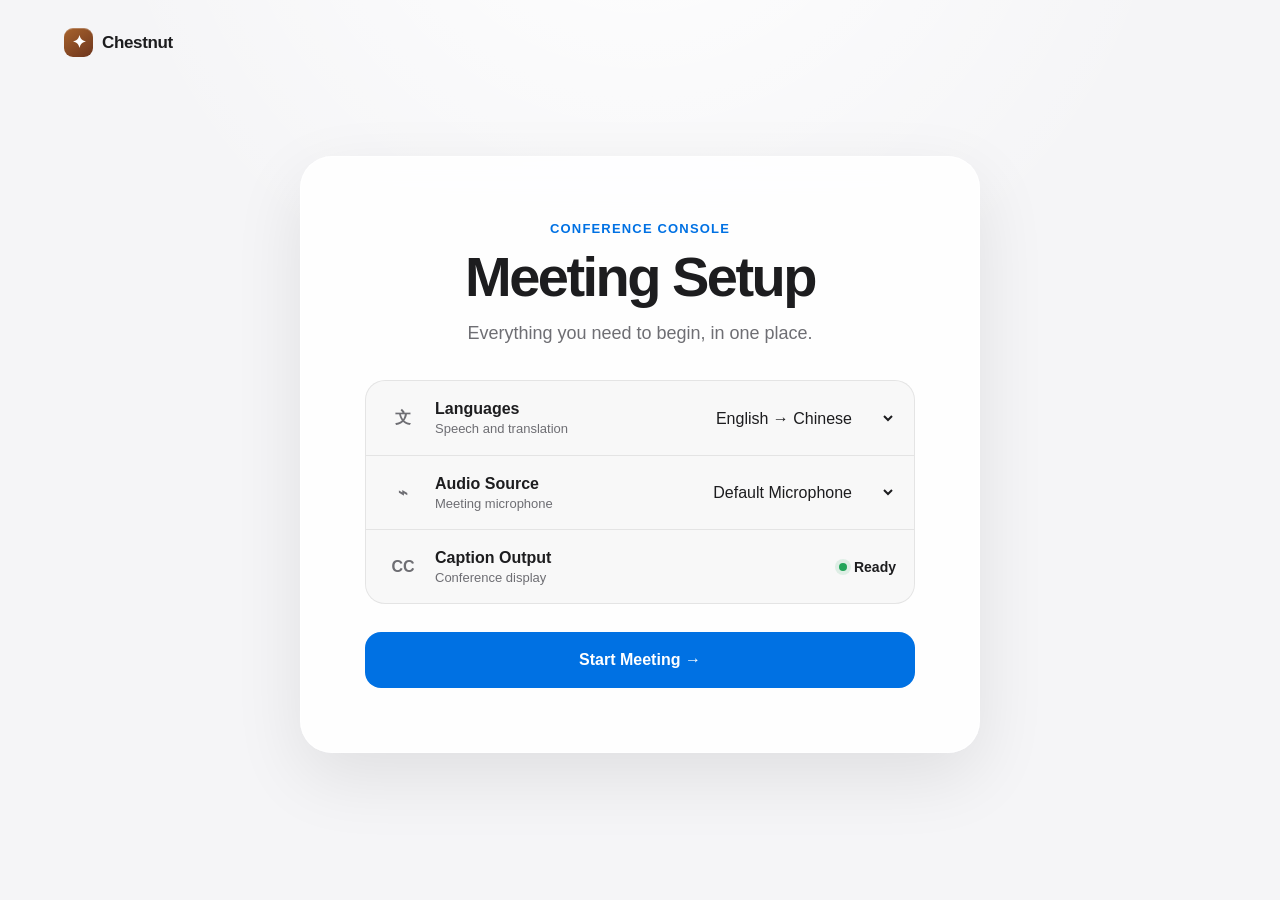
==== index.html @ 4e05a533 "refactor: move meeting controls into live toolbar" ====
<!doctype html>
<html lang="en">
  <head>
    <meta charset="UTF-8" />
    <meta name="viewport" content="width=device-width, initial-scale=1.0" />
    <meta name="theme-color" content="#f5f5f7" />
    <title>Chestnut Conference Console</title>
    <link rel="stylesheet" href="style.css" />
  </head>
  <body>
    <main class="app-shell">
      <header class="brand" aria-label="Chestnut Conference Console">
        <span class="brand-mark" aria-hidden="true">✦</span>
        <span>Chestnut</span>
      </header>

      <section class="screen is-active" id="setup-screen" aria-labelledby="setup-title">
        <div class="panel setup-panel">
          <div class="eyebrow">Conference Console</div>
          <h1 id="setup-title">Meeting Setup</h1>
          <p class="intro">Everything you need to begin, in one place.</p>

          <div class="settings" aria-label="Meeting settings">
            <label class="setting-row">
              <span class="setting-icon" aria-hidden="true">文</span>
              <span class="setting-copy">
                <span class="setting-label">Languages</span>
                <span class="setting-hint">Speech and translation</span>
              </span>
              <select aria-label="Languages">
                <option>English → Chinese</option>
                <option>Chinese → English</option>
              </select>
            </label>

            <label class="setting-row">
              <span class="setting-icon" aria-hidden="true">⌁</span>
              <span class="setting-copy">
                <span class="setting-label">Audio Source</span>
                <span class="setting-hint">Meeting microphone</span>
              </span>
              <select aria-label="Audio source">
                <option>Default Microphone</option>
              </select>
            </label>

            <div class="setting-row">
              <span class="setting-icon" aria-hidden="true">CC</span>
              <span class="setting-copy">
                <span class="setting-label">Caption Output</span>
                <span class="setting-hint">Conference display</span>
              </span>
              <span class="status-dot-label"><span class="status-dot"></span>Ready</span>
            </div>
          </div>

          <button class="primary-button" id="start-button" type="button">
            Start Meeting <span aria-hidden="true">→</span>
          </button>
          <div class="meeting-save-notice" id="meeting-save-notice" hidden>
            <span class="save-check" aria-hidden="true">✓</span>
            <span id="meeting-save-message">Meeting transcript saved.</span>
            <a id="meeting-file-link" href="#" target="_blank" rel="noopener">Open file</a>
          </div>
        </div>
      </section>

      <section class="screen" id="audio-screen" aria-labelledby="audio-title" aria-live="polite">
        <div class="panel check-panel">
          <div class="audio-visual" id="audio-visual" aria-hidden="true">
            <span></span><span></span><span></span><span></span><span></span>
          </div>
          <div class="success-mark" id="success-mark" aria-hidden="true">
            <svg viewBox="0 0 52 52" role="img">
              <circle cx="26" cy="26" r="25" fill="currentColor" />
              <path d="M15 26.5 22.3 34 38 18.5" fill="none" stroke="white" stroke-width="4" stroke-linecap="round" stroke-linejoin="round" />
            </svg>
          </div>
          <div class="eyebrow" id="audio-eyebrow">Checking Microphone</div>
          <h1 id="audio-title">Audio Check</h1>
          <p class="intro" id="audio-message">Allow microphone access, then speak normally.</p>
          <div class="countdown" id="countdown" aria-label="5 seconds remaining">05</div>
          <button class="primary-button continue-button" id="continue-button" type="button">
            Continue <span aria-hidden="true">→</span>
          </button>
        </div>
      </section>

      <section class="screen" id="live-screen" aria-labelledby="live-title">
        <div class="panel live-panel">
          <h1 class="visually-hidden" id="live-title">Live Caption</h1>
          <div class="live-topbar">
            <div class="live-brand" aria-label="ChestnutOne">
              <span class="brand-mark" aria-hidden="true">✦</span>
              <span>ChestnutOne</span>
            </div>
            <div class="connection-status" id="connection-status">
              <span class="connection-dot"></span>
              <span id="connection-label">Connecting to transcription…</span>
              <button class="retry-button" id="retry-button" type="button">Reconnect</button>
            </div>
            <div class="live-session-status">
              <div class="live-pill" id="live-pill"><span></span><span id="live-state-label">LIVE</span></div>
              <time class="timer" id="meeting-timer" datetime="PT0S">00:00:00</time>
              <div class="meeting-controls" aria-label="Meeting controls">
                <button class="pause-button" id="pause-button" type="button">
                  <span class="pause-icon" aria-hidden="true"></span>
                  <span id="pause-label">Pause</span>
                </button>
                <button class="stop-button" id="stop-button" type="button">
                  <span class="stop-icon" aria-hidden="true"></span>
                  <span class="stop-label">Stop</span>
                </button>
              </div>
            </div>
          </div>

          <div class="caption-grid" aria-live="polite" aria-atomic="false">
            <article class="caption-stage" id="english-stage">
              <div class="caption-language"><span>EN</span>English</div>
              <div class="caption-placeholder" id="english-placeholder">
                <span class="listening-rings" aria-hidden="true"></span>
                <p>Start speaking when you’re ready.</p>
              </div>
              <div class="transcript-history" id="english-history"></div>
              <p class="transcript-current" id="english-current"></p>
            </article>

            <article class="caption-stage translation-stage" id="chinese-stage">
              <div class="caption-language"><span>中</span>中文</div>
              <div class="caption-placeholder" id="chinese-placeholder">
                <p>中文翻译将在这里实时显示</p>
              </div>
              <div class="transcript-history" id="chinese-history"></div>
              <p class="transcript-current" id="chinese-current"></p>
            </article>
          </div>

          <div class="live-status">
            <div><span class="status-dot"></span>Auto detect · English ⇄ Chinese</div>
            <span class="translation-next">Powered by Bailian LiveTranslate</span>
          </div>
        </div>
      </section>
    </main>

    <script src="app.js"></script>
  </body>
</html>
---- style.css ----
:root {
  color-scheme: light;
  --background: #f5f5f7;
  --surface: rgba(255, 255, 255, 0.86);
  --text: #1d1d1f;
  --muted: #6e6e73;
  --line: rgba(0, 0, 0, 0.08);
  --blue: #0071e3;
  --blue-hover: #0077ed;
  --green: #22a559;
  --red: #d92d20;
  --shadow: 0 24px 70px rgba(0, 0, 0, 0.09);
}

* { box-sizing: border-box; }

body {
  margin: 0;
  min-width: 320px;
  min-height: 100vh;
  color: var(--text);
  background:
    radial-gradient(circle at 50% -20%, #ffffff 0, transparent 44%),
    var(--background);
  font-family: -apple-system, BlinkMacSystemFont, "SF Pro Display", "Segoe UI", sans-serif;
  -webkit-font-smoothing: antialiased;
}

button, select { font: inherit; }
button { -webkit-tap-highlight-color: transparent; }

.app-shell {
  min-height: 100vh;
  display: grid;
  grid-template-rows: auto 1fr;
  padding: 28px clamp(20px, 5vw, 64px) 48px;
}

.brand {
  display: flex;
  align-items: center;
  gap: 9px;
  font-size: 17px;
  font-weight: 650;
  letter-spacing: -0.02em;
}

.brand-mark {
  display: grid;
  width: 29px;
  height: 29px;
  place-items: center;
  border-radius: 9px;
  color: white;
  background: linear-gradient(145deg, #a8632d, #6d351d);
  box-shadow: inset 0 1px rgba(255, 255, 255, 0.25);
}

.screen {
  display: none;
  place-items: center;
  padding: 32px 0;
  opacity: 0;
}

.screen.is-active {
  display: grid;
  animation: screen-in 480ms cubic-bezier(.2,.8,.2,1) forwards;
}

@keyframes screen-in {
  from { opacity: 0; transform: translateY(10px); }
  to { opacity: 1; transform: translateY(0); }
}

.panel {
  width: min(100%, 680px);
  padding: clamp(32px, 6vw, 64px);
  text-align: center;
  background: var(--surface);
  border: 1px solid rgba(255, 255, 255, 0.8);
  border-radius: 32px;
  box-shadow: var(--shadow);
  backdrop-filter: blur(24px);
}

.eyebrow {
  margin-bottom: 12px;
  color: var(--blue);
  font-size: 13px;
  font-weight: 700;
  letter-spacing: .09em;
  text-transform: uppercase;
}

h1 {
  margin: 0;
  font-size: clamp(36px, 6vw, 56px);
  line-height: 1.03;
  letter-spacing: -0.045em;
}

.intro {
  margin: 15px auto 34px;
  color: var(--muted);
  font-size: 18px;
  line-height: 1.45;
}

.settings {
  overflow: hidden;
  margin: 0 0 28px;
  text-align: left;
  background: rgba(0, 0, 0, 0.025);
  border: 1px solid var(--line);
  border-radius: 20px;
}

.setting-row {
  min-height: 74px;
  display: grid;
  grid-template-columns: 38px minmax(120px, 1fr) auto;
  align-items: center;
  gap: 13px;
  padding: 13px 18px;
}

.setting-row + .setting-row { border-top: 1px solid var(--line); }
.setting-icon { color: var(--muted); font-size: 16px; font-weight: 700; text-align: center; }
.setting-copy { display: grid; gap: 3px; }
.setting-label { font-size: 16px; font-weight: 600; }
.setting-hint { color: var(--muted); font-size: 13px; }

select {
  max-width: 210px;
  padding: 8px 28px 8px 10px;
  color: var(--text);
  background-color: transparent;
  border: 0;
  outline: none;
  text-align: right;
}

.status-dot-label, .live-status div {
  display: flex;
  align-items: center;
  gap: 7px;
  font-size: 14px;
  font-weight: 600;
}

.status-dot {
  width: 8px;
  height: 8px;
  border-radius: 50%;
  background: var(--green);
  box-shadow: 0 0 0 4px rgba(34, 165, 89, 0.12);
}

.primary-button, .pause-button, .stop-button {
  width: 100%;
  min-height: 56px;
  border: 0;
  border-radius: 16px;
  cursor: pointer;
  font-weight: 650;
  transition: transform 160ms ease, background 160ms ease, opacity 250ms ease;
}

.primary-button { color: white; background: var(--blue); }
.primary-button:hover { background: var(--blue-hover); }
.primary-button:active, .pause-button:active, .stop-button:active { transform: scale(.985); }
.primary-button:focus-visible, .pause-button:focus-visible, .stop-button:focus-visible, select:focus-visible { outline: 3px solid rgba(0, 113, 227, .25); outline-offset: 3px; }
.meeting-save-notice { display: grid; grid-template-columns: auto 1fr auto; align-items: center; gap: 10px; margin-top: 16px; padding: 13px 15px; color: var(--muted); background: rgba(34,165,89,.07); border: 1px solid rgba(34,165,89,.13); border-radius: 14px; font-size: 13px; text-align: left; }
.meeting-save-notice[hidden] { display: none; }
.meeting-save-notice.is-error { background: rgba(217,45,32,.06); border-color: rgba(217,45,32,.12); }
.save-check { display: grid; width: 23px; height: 23px; place-items: center; color: white; background: var(--green); border-radius: 50%; font-weight: 750; }
.meeting-save-notice.is-error .save-check { background: var(--red); }
.meeting-save-notice a { color: var(--blue); font-weight: 650; text-decoration: none; }
.meeting-save-notice a:hover { text-decoration: underline; }

.check-panel { min-height: 520px; display: flex; flex-direction: column; align-items: center; justify-content: center; }
.audio-visual { height: 80px; display: flex; align-items: center; gap: 7px; margin-bottom: 25px; }
.audio-visual span {
  width: 7px;
  height: calc(10px + (var(--audio-level, 0) * 54px));
  border-radius: 10px;
  background: var(--blue);
  transition: height 70ms linear;
}
.audio-visual span:nth-child(1), .audio-visual span:nth-child(5) { transform: scaleY(.55); }
.audio-visual span:nth-child(2), .audio-visual span:nth-child(4) { transform: scaleY(.78); }
.audio-visual.is-waiting span { animation: waiting-wave .9s ease-in-out infinite alternate; }
.audio-visual.is-waiting span:nth-child(2), .audio-visual.is-waiting span:nth-child(4) { animation-delay: -.3s; }
@keyframes waiting-wave { to { height: 32px; } }

.countdown {
  margin-top: 2px;
  font-size: clamp(72px, 15vw, 108px);
  font-weight: 250;
  line-height: 1;
  letter-spacing: -0.055em;
  font-variant-numeric: tabular-nums;
}

.success-mark { display: none; width: 82px; height: 82px; margin-bottom: 24px; color: var(--green); }
.success-mark svg { width: 100%; height: 100%; }
.check-panel.is-passed .audio-visual, .check-panel.is-passed .countdown { display: none; }
.check-panel.is-passed .success-mark { display: block; animation: success-in 520ms cubic-bezier(.2,1.4,.4,1) both; }
.check-panel.is-passed .eyebrow { color: var(--green); }
@keyframes success-in { from { opacity: 0; transform: scale(.55); } to { opacity: 1; transform: scale(1); } }

.continue-button { display: none; margin-top: 12px; opacity: 0; }
.check-panel.is-ready .continue-button { display: block; animation: button-in 420ms ease forwards; }
@keyframes button-in { to { opacity: 1; } }

.live-panel { width: min(100%, 1040px); min-height: 650px; text-align: left; }
.visually-hidden { position: absolute !important; width: 1px; height: 1px; padding: 0; margin: -1px; overflow: hidden; clip: rect(0, 0, 0, 0); white-space: nowrap; border: 0; }
.live-topbar { min-height: 46px; display: flex; align-items: center; gap: 14px; margin-bottom: 12px; padding: 6px 8px; background: rgba(0,0,0,.025); border: 1px solid var(--line); border-radius: 14px; }
.live-brand { display: flex; align-items: center; gap: 8px; font-size: 15px; font-weight: 680; letter-spacing: -.02em; white-space: nowrap; }
.live-brand .brand-mark { width: 28px; height: 28px; border-radius: 8px; font-size: 13px; }
.live-session-status { display: flex; align-items: center; gap: 10px; margin-left: auto; white-space: nowrap; }
.live-pill { display: inline-flex; align-items: center; gap: 8px; padding: 7px 12px; color: var(--red); background: rgba(217,45,32,.08); border-radius: 999px; font-size: 12px; font-weight: 750; letter-spacing: .08em; }
.live-pill span { width: 8px; height: 8px; border-radius: 50%; background: currentColor; animation: pulse 1.5s infinite; }
.live-pill #live-state-label { width: auto; height: auto; border-radius: 0; background: transparent; animation: none; }
.live-pill.is-paused { color: #9b6900; background: rgba(230,162,60,.13); }
.live-pill.is-paused > span:first-child { animation: none; }
@keyframes pulse { 50% { opacity: .35; } }
.timer { font-size: 18px; font-weight: 520; letter-spacing: -.02em; font-variant-numeric: tabular-nums; }
.connection-status { min-width: 0; display: flex; align-items: center; justify-content: center; gap: 8px; margin: 0; color: var(--muted); font-size: 13px; }
#connection-label { overflow: hidden; text-overflow: ellipsis; white-space: nowrap; }
.connection-dot { width: 8px; height: 8px; border-radius: 50%; background: #e6a23c; box-shadow: 0 0 0 4px rgba(230,162,60,.12); }
.connection-status.is-connected .connection-dot { background: var(--green); box-shadow: 0 0 0 4px rgba(34,165,89,.12); }
.connection-status.is-error .connection-dot { background: var(--red); box-shadow: 0 0 0 4px rgba(217,45,32,.1); }
.retry-button { display: none; margin-left: auto; padding: 7px 12px; color: var(--blue); background: rgba(0,113,227,.08); border: 0; border-radius: 9px; cursor: pointer; font-size: 13px; font-weight: 650; }
.retry-button:hover { background: rgba(0,113,227,.13); }
.connection-status.is-error .retry-button { display: inline-block; }
.caption-grid { display: grid; grid-template-columns: 1fr 1fr; gap: 16px; }
.caption-stage { min-height: 300px; max-height: 390px; overflow-y: auto; padding: 26px; background: rgba(0,0,0,.025); border: 1px solid var(--line); border-radius: 22px; scroll-behavior: smooth; }
.translation-stage { background: rgba(0,113,227,.035); border-color: rgba(0,113,227,.12); }
.caption-language { position: sticky; top: 0; z-index: 1; display: flex; align-items: center; gap: 8px; margin-bottom: 22px; color: var(--muted); font-size: 13px; font-weight: 650; }
.caption-language span { display: grid; min-width: 27px; height: 27px; place-items: center; padding: 0 5px; color: var(--blue); background: rgba(0,113,227,.09); border-radius: 8px; font-size: 11px; }
.caption-placeholder { min-height: 190px; display: grid; place-items: center; align-content: center; gap: 22px; color: var(--muted); text-align: center; }
.caption-placeholder p { margin: 0; }
.listening-rings { width: 18px; height: 18px; border-radius: 50%; background: var(--blue); box-shadow: 0 0 0 9px rgba(0,113,227,.09), 0 0 0 18px rgba(0,113,227,.04); animation: pulse 1.5s infinite; }
.transcript-history { display: grid; gap: 16px; }
.transcript-line, .transcript-current { margin: 0; font-size: clamp(19px, 2.2vw, 26px); line-height: 1.42; letter-spacing: -.025em; }
.transcript-line { color: var(--text); }
.caption-entry { display: grid; gap: 7px; padding: 14px 16px; border-left: 3px solid transparent; border-radius: 0 14px 14px 0; }
.caption-entry.is-original { background: rgba(0,113,227,.06); border-left-color: var(--blue); }
.caption-entry.is-translation { background: rgba(125,73,190,.07); border-left-color: #7d49be; }
.caption-role { width: fit-content; padding: 3px 7px; border-radius: 6px; font-size: 9px; font-weight: 780; letter-spacing: .08em; }
.is-original .caption-role { color: var(--blue); background: rgba(0,113,227,.1); }
.is-translation .caption-role { color: #7d49be; background: rgba(125,73,190,.1); }
.transcript-current { margin-top: 16px; padding: 14px 16px; color: var(--muted); border-left: 3px solid transparent; border-radius: 0 14px 14px 0; }
.transcript-current:not(:empty)::before { content: attr(data-label); display: block; width: fit-content; margin-bottom: 7px; padding: 3px 7px; border-radius: 6px; font-size: 9px; font-weight: 780; letter-spacing: .08em; }
.transcript-current.is-original { color: var(--text); background: rgba(0,113,227,.04); border-left-color: var(--blue); }
.transcript-current.is-original::before { color: var(--blue); background: rgba(0,113,227,.1); }
.transcript-current.is-translation { color: var(--text); background: rgba(125,73,190,.05); border-left-color: #7d49be; }
.transcript-current.is-translation::before { color: #7d49be; background: rgba(125,73,190,.1); }
.live-status { display: flex; align-items: center; justify-content: space-between; gap: 18px; margin: 22px 0; color: var(--muted); }
.translation-next { font-size: 13px; }
.meeting-controls { display: flex; align-items: center; gap: 6px; padding-left: 4px; border-left: 1px solid var(--line); }
.meeting-controls .pause-button,
.meeting-controls .stop-button { width: auto; min-height: 34px; padding: 0 11px; border-radius: 10px; font-size: 12px; }
.pause-button { color: var(--text); background: rgba(0,0,0,.055); }
.pause-button:hover { background: rgba(0,0,0,.085); }
body.is-paused .pause-button { color: #8a5d00; background: rgba(230,162,60,.14); }
.pause-icon { display: inline-block; width: 12px; height: 12px; margin-right: 7px; background: linear-gradient(90deg, currentColor 0 35%, transparent 35% 65%, currentColor 65% 100%); }
body.is-paused .pause-icon { width: 0; height: 0; margin-right: 9px; background: none; border-top: 6px solid transparent; border-bottom: 6px solid transparent; border-left: 10px solid currentColor; }
.stop-button { color: var(--red); background: rgba(217,45,32,.08); }
.stop-button:hover { background: rgba(217,45,32,.13); }
.stop-icon { display: inline-block; width: 11px; height: 11px; margin-right: 7px; border-radius: 2px; background: currentColor; }

/* Immersive live mode keeps captions high and uses almost the full display. */
body.is-live { overflow: hidden; }
body.is-live .app-shell {
  display: block;
  min-height: 100vh;
  padding: 12px 18px 18px;
}
body.is-live .brand { display: none; }
body.is-live #live-screen {
  width: 100%;
  height: calc(100vh - 30px);
  padding: 0;
  place-items: stretch;
}
body.is-live .live-panel {
  width: 100%;
  height: 100%;
  min-height: 0;
  display: flex;
  flex-direction: column;
  padding: clamp(22px, 3vw, 40px);
  border-radius: 24px;
}
body.is-live .live-topbar { margin-bottom: 10px; }
body.is-live .caption-grid {
  min-height: 0;
  flex: 1;
}
body.is-live .caption-stage {
  min-height: 0;
  max-height: none;
  height: 100%;
}
body.is-live .transcript-line,
body.is-live .transcript-current {
  font-size: clamp(24px, 2.6vw, 38px);
  line-height: 1.38;
}
body.is-live .live-status { margin: 10px 0 0; }

@media (max-width: 620px) {
  .app-shell { padding: 20px 16px 24px; }
  .screen { padding: 20px 0 0; }
  .panel { padding: 32px 22px; border-radius: 26px; }
  .setting-row { grid-template-columns: 32px 1fr; }
  .setting-row select, .setting-row .status-dot-label { grid-column: 2; justify-self: start; text-align: left; padding-left: 0; }
  .check-panel, .live-panel { min-height: 490px; }
  .caption-stage { padding: 22px; min-height: 240px; }
  .caption-grid { grid-template-columns: 1fr; }
  .caption-stage { max-height: 300px; }
  .live-status { align-items: flex-start; flex-direction: column; gap: 10px; }
  .connection-status { align-items: flex-start; }
  .live-topbar { flex-wrap: wrap; gap: 8px 10px; }
  .live-brand { flex: 1; }
  .live-session-status { order: 2; width: 100%; justify-content: flex-end; }
  .connection-status { order: 3; width: 100%; justify-content: flex-start; padding: 2px 3px 0; }
  body.is-live { overflow: auto; }
  body.is-live .app-shell { padding: 8px; }
  body.is-live #live-screen { height: auto; min-height: calc(100vh - 16px); }
  body.is-live .live-panel { min-height: calc(100vh - 16px); padding: 22px 16px; border-radius: 20px; }
  body.is-live .caption-grid { flex: none; }
  body.is-live .caption-stage { min-height: 260px; max-height: 340px; }
}

@media (prefers-reduced-motion: reduce) {
  *, *::before, *::after { animation-duration: 1ms !important; animation-iteration-count: 1 !important; scroll-behavior: auto !important; }
}
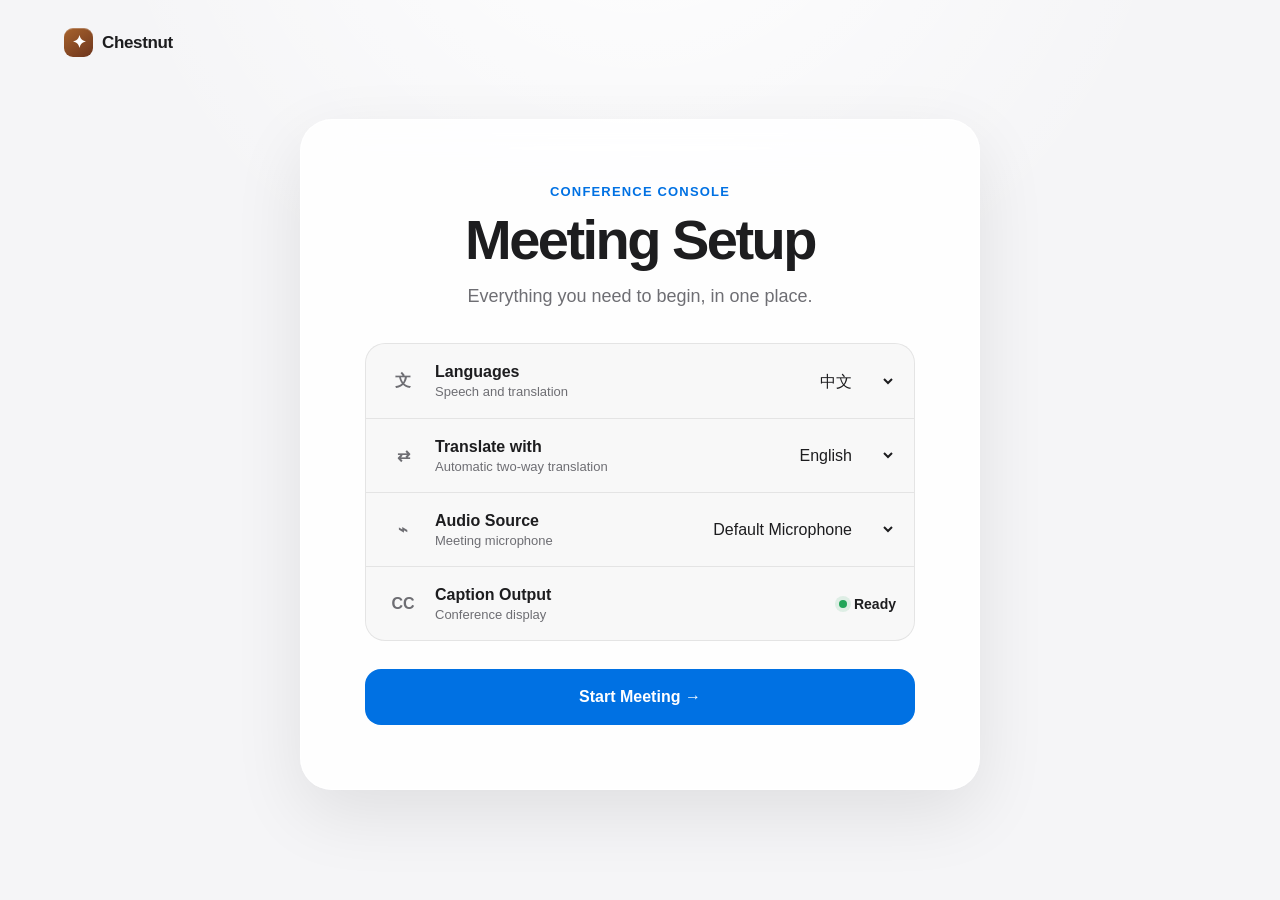
==== commit 6387e8ac: "feat: support selectable bilingual language pairs with Chinese-English defaults" ====
--- a/index.html
+++ b/index.html
@@ -8,6 +8,34 @@
     <link rel="stylesheet" href="style.css" />
   </head>
   <body>
+    <section class="access-gate" id="access-gate" aria-labelledby="access-title" hidden>
+      <form class="access-card" id="access-form">
+        <span class="brand-mark access-mark" aria-hidden="true">✦</span>
+        <div class="eyebrow">Private Preview</div>
+        <h1 id="access-title">Welcome to ChestnutOne</h1>
+        <p class="intro">Enter your invitation code to open the conference console.</p>
+        <label class="access-field">
+          <span>Invitation code</span>
+          <span class="access-input-wrap">
+            <input id="invite-code" name="invite-code" type="password" autocomplete="one-time-code" required />
+            <button class="invite-visibility-button" id="invite-visibility-button" type="button" aria-label="Show invitation code" aria-pressed="false">
+              <svg class="eye-icon eye-icon-visible" viewBox="0 0 24 24" aria-hidden="true">
+                <path d="M2.5 12s3.5-6 9.5-6 9.5 6 9.5 6-3.5 6-9.5 6-9.5-6-9.5-6Z" />
+                <circle cx="12" cy="12" r="2.7" />
+              </svg>
+              <svg class="eye-icon eye-icon-hidden" viewBox="0 0 24 24" aria-hidden="true">
+                <path d="M3 3 21 21" />
+                <path d="M10.6 6.1A10.5 10.5 0 0 1 12 6c6 0 9.5 6 9.5 6a16.4 16.4 0 0 1-2.7 3.4M6.2 6.3C3.8 8 2.5 12 2.5 12s3.5 6 9.5 6a9.8 9.8 0 0 0 3-.5" />
+                <path d="M9.9 9.9a3 3 0 0 0 4.2 4.2" />
+              </svg>
+            </button>
+          </span>
+        </label>
+        <p class="access-error" id="access-error" role="alert" hidden></p>
+        <button class="primary-button" id="access-button" type="submit">Continue <span aria-hidden="true">→</span></button>
+      </form>
+    </section>
+
     <main class="app-shell">
       <header class="brand" aria-label="Chestnut Conference Console">
         <span class="brand-mark" aria-hidden="true">✦</span>
@@ -27,9 +55,20 @@
                 <span class="setting-label">Languages</span>
                 <span class="setting-hint">Speech and translation</span>
               </span>
-              <select aria-label="Languages">
-                <option>English → Chinese</option>
-                <option>Chinese → English</option>
+              <select id="language-first" aria-label="First meeting language">
+                <option value="zh">中文</option>
+                <option value="en">English</option>
+              </select>
+            </label>
+            <label class="setting-row">
+              <span class="setting-icon" aria-hidden="true">⇄</span>
+              <span class="setting-copy">
+                <span class="setting-label">Translate with</span>
+                <span class="setting-hint">Automatic two-way translation</span>
+              </span>
+              <select id="language-second" aria-label="Second meeting language">
+                <option value="en">English</option>
+                <option value="zh">中文</option>
               </select>
             </label>
 
@@ -54,7 +93,7 @@
             </div>
           </div>
 
-          <button class="primary-button" id="start-button" type="button">
+          <button class="primary-button" id="start-button" type="button" disabled>
             Start Meeting <span aria-hidden="true">→</span>
           </button>
           <div class="meeting-save-notice" id="meeting-save-notice" hidden>
@@ -115,6 +154,11 @@
             </div>
           </div>
 
+          <div class="meeting-warning" id="meeting-warning" role="status" hidden>
+            <span>This meeting is ending soon. Your transcript will be saved automatically.</span>
+            <strong id="meeting-warning-time">05:00</strong>
+          </div>
+
           <div class="caption-grid" aria-live="polite" aria-atomic="false">
             <article class="caption-stage" id="english-stage">
               <div class="caption-language"><span>EN</span>English</div>
@@ -137,7 +181,7 @@
           </div>
 
           <div class="live-status">
-            <div><span class="status-dot"></span>Auto detect · English ⇄ Chinese</div>
+            <div><span class="status-dot"></span><span id="language-status">Auto detect · English ⇄ 中文</span></div>
             <span class="translation-next">Powered by Bailian LiveTranslate</span>
           </div>
         </div>
--- a/style.css
+++ b/style.css
@@ -12,6 +12,26 @@
   --shadow: 0 24px 70px rgba(0, 0, 0, 0.09);
 }
 
+.access-gate { position: fixed; inset: 0; z-index: 100; display: grid; place-items: center; padding: 24px; background: rgba(245,245,247,.88); backdrop-filter: blur(24px); }
+.access-gate[hidden] { display: none; }
+.access-card { width: min(100%, 430px); padding: 42px; text-align: center; background: rgba(255,255,255,.94); border: 1px solid var(--line); border-radius: 28px; box-shadow: 0 24px 80px rgba(0,0,0,.12); }
+.access-card h1 { margin: 14px 0 8px; font-size: clamp(28px, 5vw, 40px); letter-spacing: -.045em; }
+.access-card .access-mark { display: grid; width: 48px; height: 48px; margin: 0 auto 24px; place-items: center; border-radius: 14px; }
+.access-field { display: grid; gap: 8px; margin: 28px 0 14px; text-align: left; color: var(--muted); font-size: 12px; font-weight: 650; }
+.access-field input { width: 100%; height: 50px; padding: 0 15px; color: var(--text); background: #fff; border: 1px solid var(--line); border-radius: 13px; outline: none; font: inherit; font-size: 16px; }
+.access-field input:focus { border-color: var(--blue); box-shadow: 0 0 0 4px rgba(0,113,227,.1); }
+.access-input-wrap { position: relative; display: block; }
+.access-input-wrap input { padding-right: 52px; }
+.invite-visibility-button { position: absolute; top: 5px; right: 5px; display: grid; width: 40px; height: 40px; place-items: center; padding: 0; color: var(--muted); background: transparent; border: 0; border-radius: 10px; cursor: pointer; }
+.invite-visibility-button:hover { color: var(--text); background: rgba(0,0,0,.045); }
+.invite-visibility-button:focus-visible { outline: 2px solid var(--blue); outline-offset: 1px; }
+.eye-icon { grid-area: 1 / 1; width: 21px; height: 21px; fill: none; stroke: currentColor; stroke-width: 1.8; stroke-linecap: round; stroke-linejoin: round; }
+.eye-icon-visible { display: none; }
+.invite-visibility-button[aria-pressed="true"] .eye-icon-visible { display: block; }
+.invite-visibility-button[aria-pressed="true"] .eye-icon-hidden { display: none; }
+.access-error { margin: 0 0 14px; color: var(--red); font-size: 13px; }
+.access-card .primary-button { width: 100%; }
+
 * { box-sizing: border-box; }
 
 body {
@@ -170,6 +190,7 @@
 .primary-button { color: white; background: var(--blue); }
 .primary-button:hover { background: var(--blue-hover); }
 .primary-button:active, .pause-button:active, .stop-button:active { transform: scale(.985); }
+.primary-button:disabled, .primary-button:disabled:hover, .primary-button:disabled:active { background: var(--blue); cursor: not-allowed; opacity: .5; transform: none; }
 .primary-button:focus-visible, .pause-button:focus-visible, .stop-button:focus-visible, select:focus-visible { outline: 3px solid rgba(0, 113, 227, .25); outline-offset: 3px; }
 .meeting-save-notice { display: grid; grid-template-columns: auto 1fr auto; align-items: center; gap: 10px; margin-top: 16px; padding: 13px 15px; color: var(--muted); background: rgba(34,165,89,.07); border: 1px solid rgba(34,165,89,.13); border-radius: 14px; font-size: 13px; text-align: left; }
 .meeting-save-notice[hidden] { display: none; }
@@ -225,6 +246,9 @@
 .live-pill #live-state-label { width: auto; height: auto; border-radius: 0; background: transparent; animation: none; }
 .live-pill.is-paused { color: #9b6900; background: rgba(230,162,60,.13); }
 .live-pill.is-paused > span:first-child { animation: none; }
+.meeting-warning { display: flex; align-items: center; justify-content: center; gap: 16px; margin: 0 0 10px; padding: 9px 14px; color: #704900; background: #fff4d6; border: 1px solid rgba(155,105,0,.18); border-radius: 12px; font-size: 13px; }
+.meeting-warning[hidden] { display: none; }
+.meeting-warning strong { white-space: nowrap; font-size: 15px; font-variant-numeric: tabular-nums; }
 @keyframes pulse { 50% { opacity: .35; } }
 .timer { font-size: 18px; font-weight: 520; letter-spacing: -.02em; font-variant-numeric: tabular-nums; }
 .connection-status { min-width: 0; display: flex; align-items: center; justify-content: center; gap: 8px; margin: 0; color: var(--muted); font-size: 13px; }
@@ -241,18 +265,20 @@
 .caption-language { position: sticky; top: 0; z-index: 1; display: flex; align-items: center; gap: 8px; margin-bottom: 22px; color: var(--muted); font-size: 13px; font-weight: 650; }
 .caption-language span { display: grid; min-width: 27px; height: 27px; place-items: center; padding: 0 5px; color: var(--blue); background: rgba(0,113,227,.09); border-radius: 8px; font-size: 11px; }
 .caption-placeholder { min-height: 190px; display: grid; place-items: center; align-content: center; gap: 22px; color: var(--muted); text-align: center; }
+.caption-placeholder[hidden] { display: none; }
 .caption-placeholder p { margin: 0; }
 .listening-rings { width: 18px; height: 18px; border-radius: 50%; background: var(--blue); box-shadow: 0 0 0 9px rgba(0,113,227,.09), 0 0 0 18px rgba(0,113,227,.04); animation: pulse 1.5s infinite; }
-.transcript-history { display: grid; gap: 16px; }
+.transcript-history { display: grid; gap: 12px; }
 .transcript-line, .transcript-current { margin: 0; font-size: clamp(19px, 2.2vw, 26px); line-height: 1.42; letter-spacing: -.025em; }
 .transcript-line { color: var(--text); }
-.caption-entry { display: grid; gap: 7px; padding: 14px 16px; border-left: 3px solid transparent; border-radius: 0 14px 14px 0; }
+.caption-entry { display: grid; gap: 7px; padding: 12px 16px; border-left: 3px solid transparent; border-radius: 0 14px 14px 0; }
 .caption-entry.is-original { background: rgba(0,113,227,.06); border-left-color: var(--blue); }
 .caption-entry.is-translation { background: rgba(125,73,190,.07); border-left-color: #7d49be; }
 .caption-role { width: fit-content; padding: 3px 7px; border-radius: 6px; font-size: 9px; font-weight: 780; letter-spacing: .08em; }
 .is-original .caption-role { color: var(--blue); background: rgba(0,113,227,.1); }
 .is-translation .caption-role { color: #7d49be; background: rgba(125,73,190,.1); }
 .transcript-current { margin-top: 16px; padding: 14px 16px; color: var(--muted); border-left: 3px solid transparent; border-radius: 0 14px 14px 0; }
+.transcript-current:empty { display: none; }
 .transcript-current:not(:empty)::before { content: attr(data-label); display: block; width: fit-content; margin-bottom: 7px; padding: 3px 7px; border-radius: 6px; font-size: 9px; font-weight: 780; letter-spacing: .08em; }
 .transcript-current.is-original { color: var(--text); background: rgba(0,113,227,.04); border-left-color: var(--blue); }
 .transcript-current.is-original::before { color: var(--blue); background: rgba(0,113,227,.1); }
@@ -325,6 +351,7 @@
   .live-status { align-items: flex-start; flex-direction: column; gap: 10px; }
   .connection-status { align-items: flex-start; }
   .live-topbar { flex-wrap: wrap; gap: 8px 10px; }
+  .meeting-warning { align-items: flex-start; justify-content: space-between; text-align: left; }
   .live-brand { flex: 1; }
   .live-session-status { order: 2; width: 100%; justify-content: flex-end; }
   .connection-status { order: 3; width: 100%; justify-content: flex-start; padding: 2px 3px 0; }
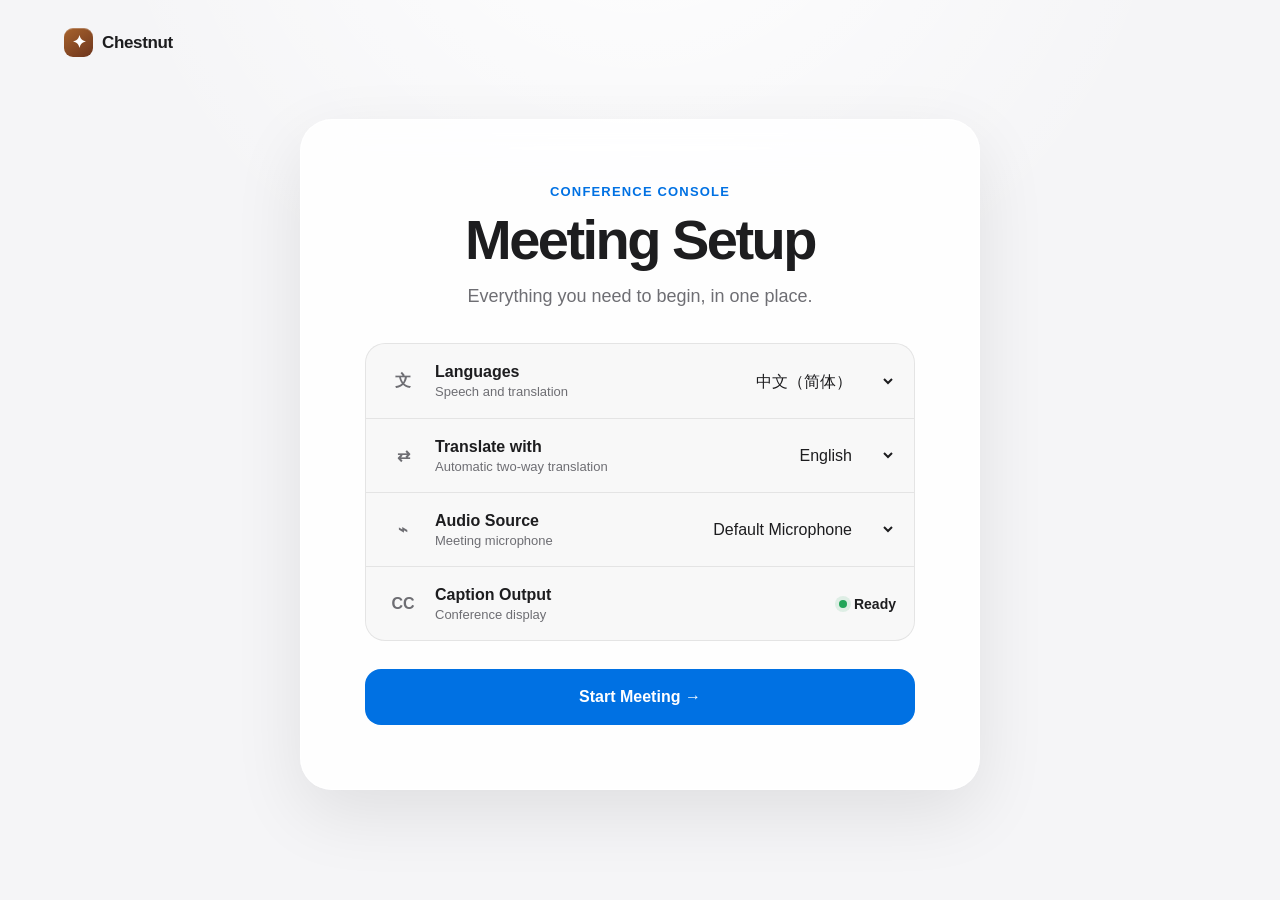
==== commit 5b9db9b1: "feat: add Cantonese and simplified Chinese translation output" ====
--- a/index.html
+++ b/index.html
@@ -56,7 +56,7 @@
                 <span class="setting-hint">Speech and translation</span>
               </span>
               <select id="language-first" aria-label="First meeting language">
-                <option value="zh">中文</option>
+                <option value="zh">中文（简体）</option>
                 <option value="en">English</option>
               </select>
             </label>
@@ -68,7 +68,7 @@
               </span>
               <select id="language-second" aria-label="Second meeting language">
                 <option value="en">English</option>
-                <option value="zh">中文</option>
+                <option value="zh">中文（简体）</option>
               </select>
             </label>
 
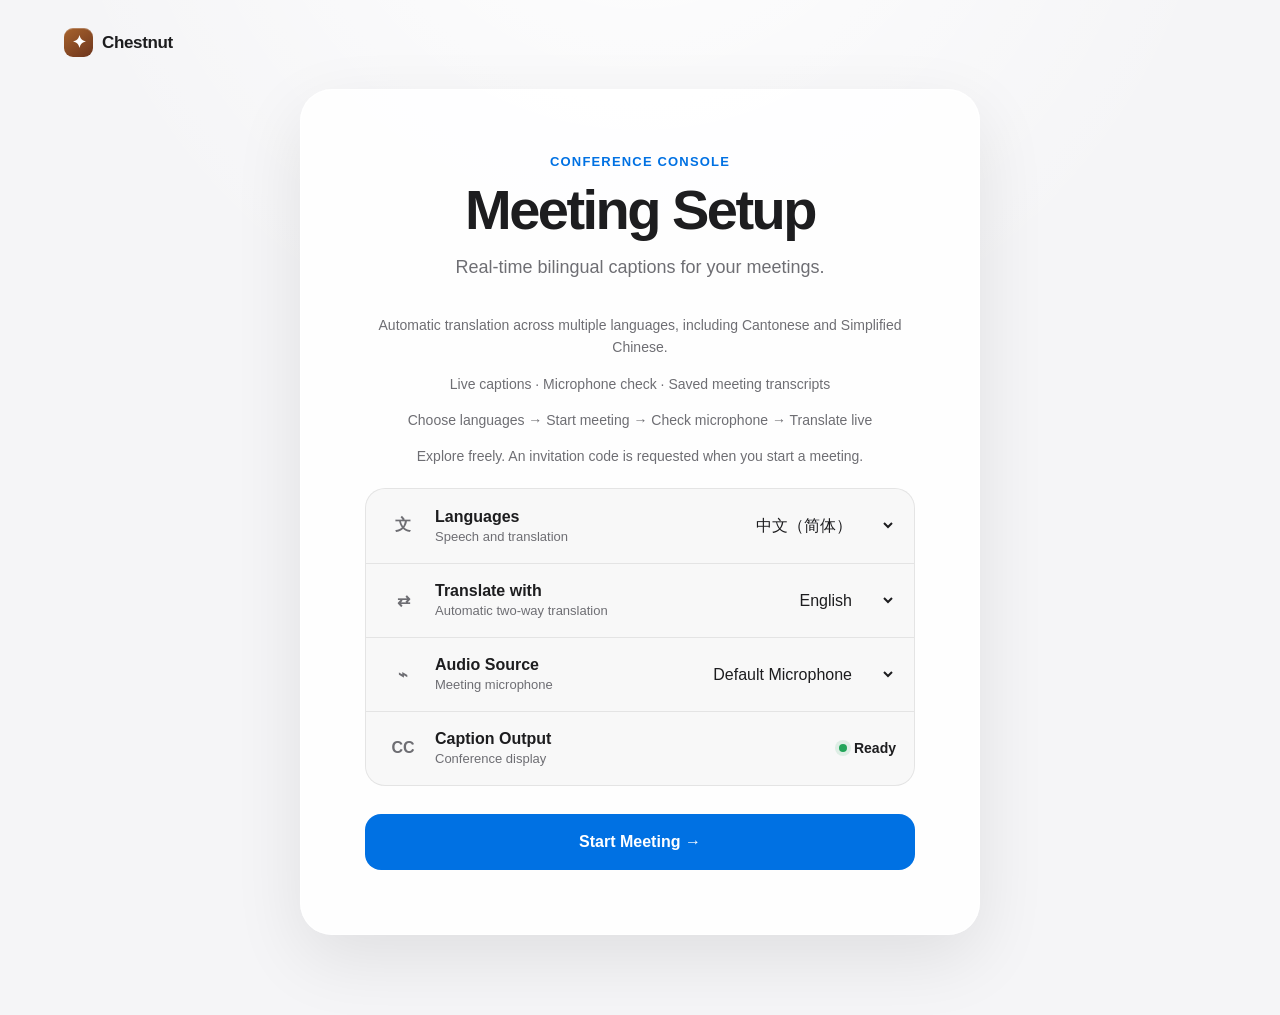
==== commit 2798d7be: "feat: unify public service pages and invite-gated meeting entry" ====
--- a/index.html
+++ b/index.html
@@ -8,12 +8,12 @@
     <link rel="stylesheet" href="style.css" />
   </head>
   <body>
-    <section class="access-gate" id="access-gate" aria-labelledby="access-title" hidden>
+    <section class="access-gate" id="access-gate" role="dialog" aria-modal="true" aria-labelledby="access-title" hidden>
       <form class="access-card" id="access-form">
         <span class="brand-mark access-mark" aria-hidden="true">✦</span>
         <div class="eyebrow">Private Preview</div>
         <h1 id="access-title">Welcome to ChestnutOne</h1>
-        <p class="intro">Enter your invitation code to open the conference console.</p>
+        <p class="intro">Enter your invitation code to continue with your meeting.</p>
         <label class="access-field">
           <span>Invitation code</span>
           <span class="access-input-wrap">
@@ -33,6 +33,7 @@
         </label>
         <p class="access-error" id="access-error" role="alert" hidden></p>
         <button class="primary-button" id="access-button" type="submit">Continue <span aria-hidden="true">→</span></button>
+        <button id="access-cancel" class="secondary-button" type="button">Not now · Continue browsing</button>
       </form>
     </section>
 
@@ -46,8 +47,14 @@
         <div class="panel setup-panel">
           <div class="eyebrow">Conference Console</div>
           <h1 id="setup-title">Meeting Setup</h1>
-          <p class="intro">Everything you need to begin, in one place.</p>
-
+          <p class="intro">Real-time bilingual captions for your meetings.</p>
+
+          <div class="service-features">
+            <p>Automatic translation across multiple languages, including Cantonese and Simplified Chinese.</p>
+            <p>Live captions · Microphone check · Saved meeting transcripts</p>
+            <p>Choose languages → Start meeting → Check microphone → Translate live</p>
+            <p>Explore freely. An invitation code is requested when you start a meeting.</p>
+          </div>
           <div class="settings" aria-label="Meeting settings">
             <label class="setting-row">
               <span class="setting-icon" aria-hidden="true">文</span>
@@ -93,12 +100,13 @@
             </div>
           </div>
 
-          <button class="primary-button" id="start-button" type="button" disabled>
+          <button class="primary-button" id="start-button" type="button">
             Start Meeting <span aria-hidden="true">→</span>
           </button>
           <div class="meeting-save-notice" id="meeting-save-notice" hidden>
             <span class="save-check" aria-hidden="true">✓</span>
             <span id="meeting-save-message">Meeting transcript saved.</span>
+            <button id="retry-save-button" type="button" hidden>Retry save</button>
             <a id="meeting-file-link" href="#" target="_blank" rel="noopener">Open file</a>
           </div>
         </div>
--- a/style.css
+++ b/style.css
@@ -366,3 +366,6 @@
 @media (prefers-reduced-motion: reduce) {
   *, *::before, *::after { animation-duration: 1ms !important; animation-iteration-count: 1 !important; scroll-behavior: auto !important; }
 }
+
+.service-features { color:var(--muted); font-size:14px; line-height:1.6; margin:20px 0; }
+#access-cancel { margin-top:12px; width:100%; }
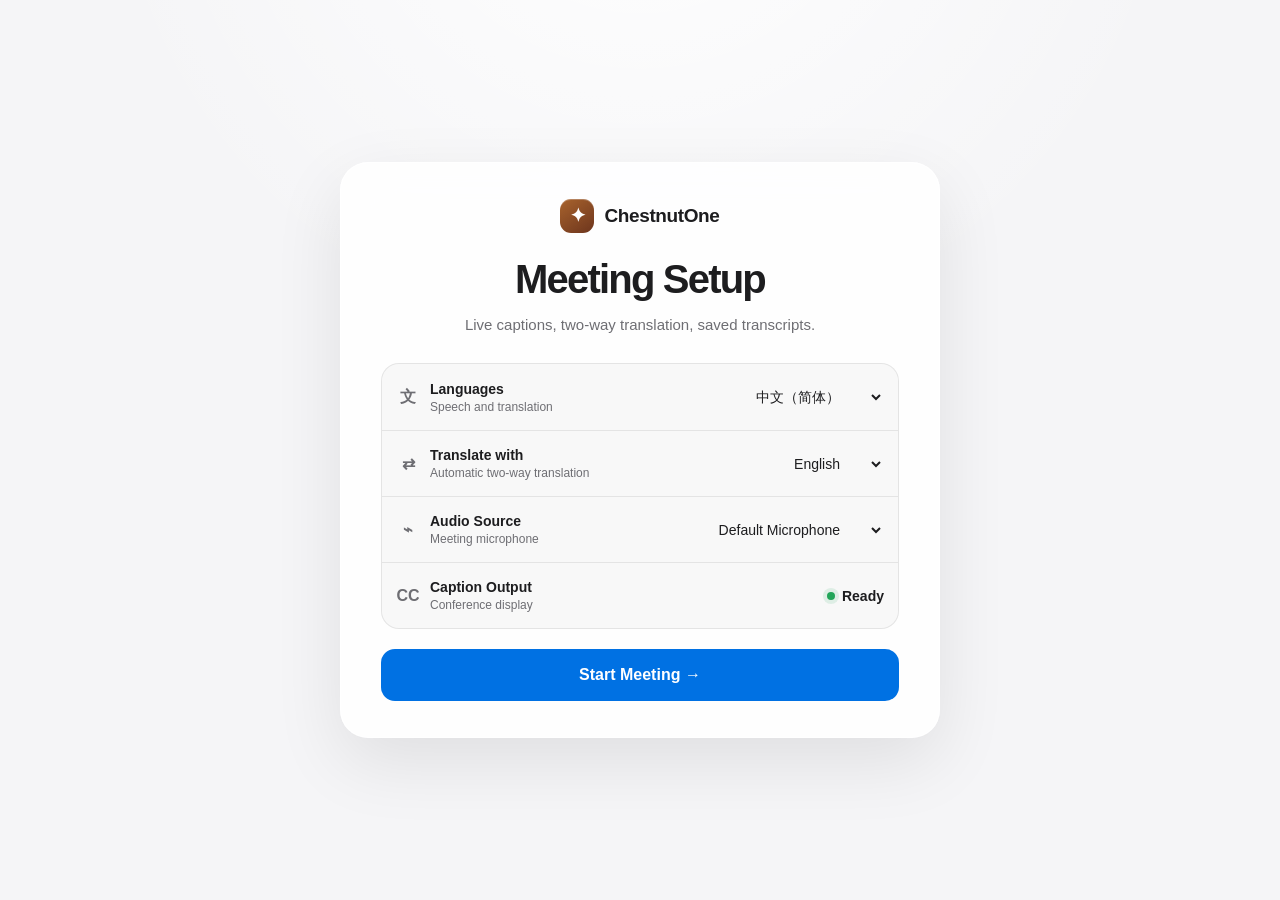
==== commit aecce812: "style: simplify web setup copy and integrate brand into card" ====
--- a/index.html
+++ b/index.html
@@ -38,23 +38,15 @@
     </section>
 
     <main class="app-shell">
-      <header class="brand" aria-label="Chestnut Conference Console">
-        <span class="brand-mark" aria-hidden="true">✦</span>
-        <span>Chestnut</span>
-      </header>
-
       <section class="screen is-active" id="setup-screen" aria-labelledby="setup-title">
         <div class="panel setup-panel">
-          <div class="eyebrow">Conference Console</div>
+          <header class="brand setup-brand" aria-label="ChestnutOne">
+            <span class="brand-mark" aria-hidden="true">✦</span>
+            <span>ChestnutOne</span>
+          </header>
           <h1 id="setup-title">Meeting Setup</h1>
-          <p class="intro">Real-time bilingual captions for your meetings.</p>
+          <p class="intro">Live captions, two-way translation, saved transcripts.</p>
 
-          <div class="service-features">
-            <p>Automatic translation across multiple languages, including Cantonese and Simplified Chinese.</p>
-            <p>Live captions · Microphone check · Saved meeting transcripts</p>
-            <p>Choose languages → Start meeting → Check microphone → Translate live</p>
-            <p>Explore freely. An invitation code is requested when you start a meeting.</p>
-          </div>
           <div class="settings" aria-label="Meeting settings">
             <label class="setting-row">
               <span class="setting-icon" aria-hidden="true">文</span>
--- a/style.css
+++ b/style.css
@@ -52,8 +52,8 @@
 .app-shell {
   min-height: 100vh;
   display: grid;
-  grid-template-rows: auto 1fr;
-  padding: 28px clamp(20px, 5vw, 64px) 48px;
+  grid-template-rows: 1fr;
+  padding: 32px clamp(20px, 5vw, 64px);
 }
 
 .brand {
@@ -367,5 +367,29 @@
   *, *::before, *::after { animation-duration: 1ms !important; animation-iteration-count: 1 !important; scroll-behavior: auto !important; }
 }
 
-.service-features { color:var(--muted); font-size:14px; line-height:1.6; margin:20px 0; }
+/* Keep the public setup page compact, with the brand inside its card. */
+#setup-screen { padding: 0; }
+.setup-panel { width: min(100%, 600px); padding: 36px 40px; border-radius: 28px; }
+.setup-brand { justify-content: center; gap: 10px; margin-bottom: 24px; font-size: 19px; }
+.setup-brand .brand-mark { width: 34px; height: 34px; border-radius: 11px; }
+.setup-panel h1 { font-size: clamp(30px, 4vw, 40px); line-height: 1.12; }
+.setup-panel .intro { max-width: 390px; margin: 12px auto 26px; font-size: 15px; line-height: 1.6; }
+.setup-panel .settings { margin-bottom: 20px; border-radius: 18px; }
+.setup-panel .setting-row { min-height: 66px; padding: 10px 14px; gap: 10px; grid-template-columns: 24px minmax(0, 1fr) auto; }
+.setup-panel .setting-label { font-size: 14px; }
+.setup-panel .setting-hint { font-size: 12px; }
+.setup-panel select { max-width: 190px; font-size: 14px; }
+.setup-panel .primary-button { min-height: 52px; border-radius: 14px; }
+.setup-panel .meeting-save-notice { grid-template-columns: auto minmax(0, 1fr); }
+.setup-panel #meeting-save-message { overflow-wrap: anywhere; }
+.setup-panel .meeting-save-notice a, .setup-panel #retry-save-button { grid-column: 2; justify-self: start; }
+@media (max-width: 620px) {
+  .setup-panel { padding: 26px 18px; border-radius: 24px; }
+  .setup-brand { margin-bottom: 20px; }
+  .setup-panel .intro { margin-bottom: 22px; font-size: 14px; }
+  .setup-panel .setting-row { grid-template-columns: 20px minmax(0, .9fr) minmax(0, 1.1fr); gap: 8px; padding: 12px 10px; }
+  .setup-panel .setting-hint { display: none; }
+  .setup-panel .setting-row select, .setup-panel .setting-row .status-dot-label { grid-column: 3; justify-self: end; text-align: right; }
+  .setup-panel select { min-width: 0; width: 100%; padding: 8px 0; font-size: 13px; }
+}
 #access-cancel { margin-top:12px; width:100%; }
